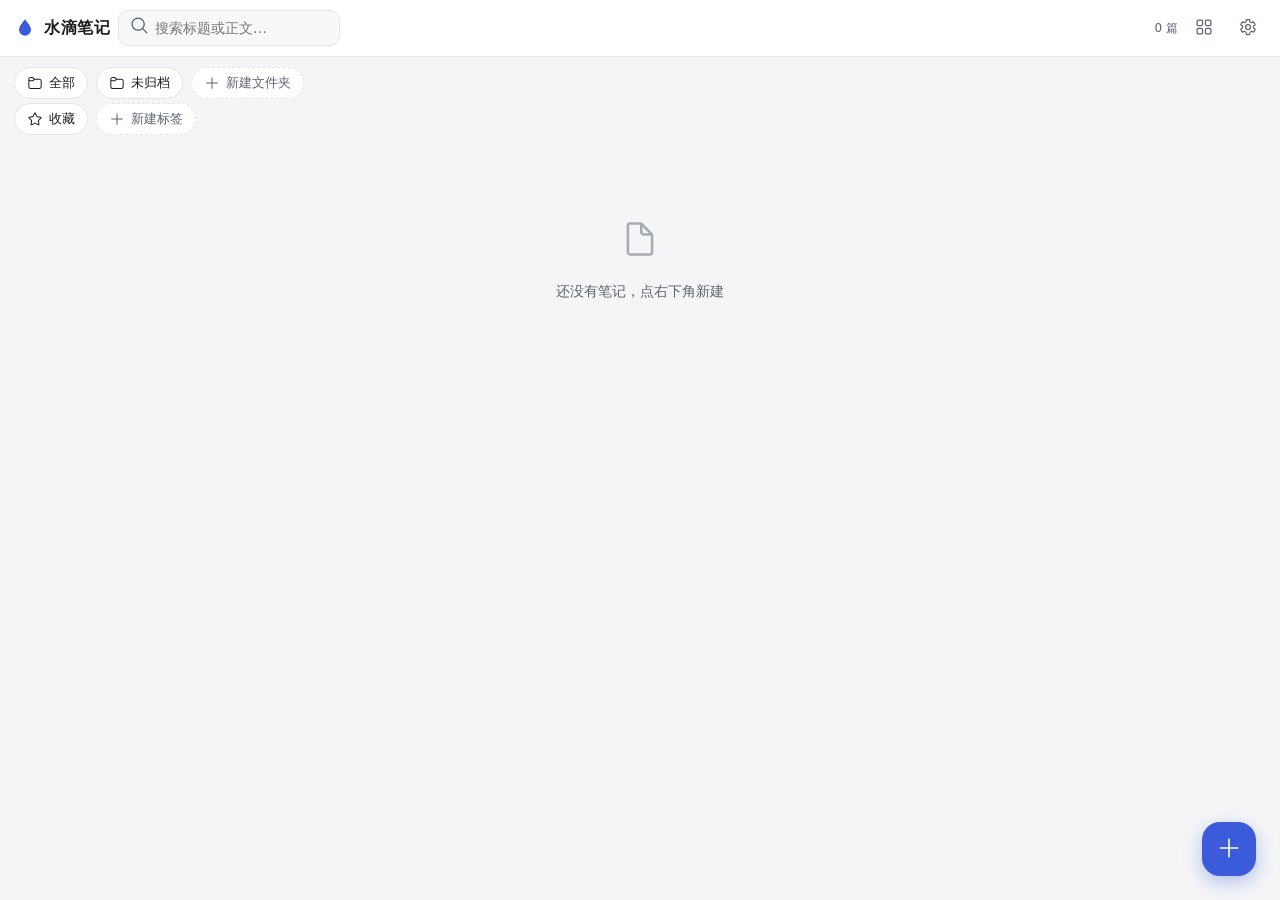
==== index.html @ 648872ae "部署网页版到 GitHub Pages" ====
<!DOCTYPE html>
<html lang="zh-CN" data-theme="light">

<head>
  <meta charset="utf-8">
  <meta name="viewport" content="width=device-width, initial-scale=1, maximum-scale=1, user-scalable=no">
  <meta name="description" content="水滴笔记 —— 手写笔记 Android App 的网页版，内置无需压感的「智能钢笔」，支持 AI 总结/提纲/问答。">
  <title>水滴笔记 · Droplet Notes</title>
  <link rel="icon"
    href="data:image/svg+xml,%3Csvg xmlns='http://www.w3.org/2000/svg' viewBox='0 0 24 24'%3E%3Cpath fill='%233B5BDB' d='M12 2.5c4.2 5.2 6.5 8.4 6.5 11.4A6.5 6.5 0 0 1 12 20.4a6.5 6.5 0 0 1-6.5-6.5C5.5 10.9 7.8 7.7 12 2.5z'/%3E%3C/svg%3E">
  <link rel="stylesheet" href="css/app.css">
</head>

<body>
  <!-- ============ 首页 ============ -->
  <section id="view-home" class="view">
    <header class="topbar">
      <div class="brand">
        <svg class="logo" viewBox="0 0 24 24" aria-hidden="true">
          <path d="M12 2.5c4.2 5.2 6.5 8.4 6.5 11.4A6.5 6.5 0 0 1 12 20.4a6.5 6.5 0 0 1-6.5-6.5C5.5 10.9 7.8 7.7 12 2.5z" />
        </svg>
        <span>水滴笔记</span>
      </div>
      <label class="search">
        <i data-icon="search"></i>
        <input id="home-search" type="search" placeholder="搜索标题或正文…" autocomplete="off">
      </label>
      <span class="spacer"></span>
      <span id="home-count" class="count">0 篇</span>
      <button id="home-view" class="icon-btn" title="网格 / 列表">
        <i data-icon="grid"></i>
      </button>
      <button id="home-settings" class="icon-btn" title="设置">
        <i data-icon="settings"></i>
      </button>
    </header>

    <div class="chips" id="home-folders"></div>
    <div class="chips subtle" id="home-filters"></div>

    <main id="home-grid" class="note-grid"></main>
    <button id="home-new" class="fab" title="新建笔记">
      <i data-icon="add"></i>
    </button>
  </section>

  <!-- ============ 编辑器 ============ -->
  <section id="view-editor" class="view hidden">
    <header class="topbar ed">
      <button id="ed-back" class="icon-btn" title="回到首页">
        <i data-icon="chevron_left"></i>
      </button>
      <input id="ed-title" class="title-input" placeholder="未命名笔记">
      <span class="spacer"></span>
      <button id="ed-star" class="icon-btn" title="收藏">
        <i data-icon="star"></i>
      </button>
      <button id="ed-undo" class="icon-btn" title="撤销 (Ctrl+Z)">
        <i data-icon="undo"></i>
      </button>
      <button id="ed-redo" class="icon-btn" title="重做 (Ctrl+Shift+Z)">
        <i data-icon="redo"></i>
      </button>
      <span class="pages">
        <button id="ed-prev" class="icon-btn sm" title="上一页">
          <i data-icon="chevron_left"></i>
        </button>
        <span id="ed-pageinfo">1 / 1</span>
        <button id="ed-next" class="icon-btn sm" title="下一页">
          <i data-icon="chevron_right"></i>
        </button>
        <button id="ed-addpage" class="icon-btn sm" title="新增页">
          <i data-icon="page_add"></i>
        </button>
        <button id="ed-duppage" class="icon-btn sm" title="复制本页">
          <i data-icon="copy"></i>
        </button>
        <button id="ed-delpage" class="icon-btn sm" title="删除本页">
          <i data-icon="delete"></i>
        </button>
      </span>
      <button id="ed-layers" class="icon-btn" title="图层">
        <i data-icon="layer"></i>
      </button>
      <button id="ed-fit" class="icon-btn" title="适应窗口">
        <i data-icon="grid"></i>
      </button>
      <button id="ed-export" class="icon-btn" title="导出本页 PNG">
        <i data-icon="download"></i>
      </button>
      <button id="ed-ai" class="btn ai-btn" title="AI 助手">
        <i data-icon="sparkle"></i><span>AI</span>
      </button>
    </header>

    <div class="ed-body">
      <nav id="ed-rail" class="rail"></nav>
      <div id="ed-wrap" class="canvas-wrap">
        <canvas id="ed-canvas"></canvas>
      </div>
      <aside id="ed-panel" class="panel"></aside>
    </div>
  </section>

  <script src="js/icons.js"></script>
  <script src="js/zmath.js"></script>
  <script src="js/recognizer.js"></script>
  <script src="js/store.js"></script>
  <script src="js/render.js"></script>
  <script src="js/ai.js"></script>
  <script src="js/app.js"></script>
  <script src="js/home.js"></script>
  <script src="js/editor.js"></script>
</body>

</html>
---- css/app.css ----
/* 水滴笔记 · 网页版
 * 视觉语言与 Android 版对齐：Fluent 24 图标、圆角 12/16、靛蓝主色、
 * 左侧竖排工具盘 + 右侧属性面板。三套主题：浅色 / 米黄纸 / 深色。
 */
:root {
  --brand: #3B5BDB;
  --brand-soft: #EEF1FD;
  --bg: #F4F5F7;
  --surface: #FFFFFF;
  --surface-2: #F7F8FA;
  --canvas-bg: #E6E8EC;
  --text: #1B1D21;
  --text-2: #5D6470;
  --line: #E3E5EA;
  --shadow: 0 2px 8px rgba(20, 24, 40, .08);
  --radius: 12px;
}

html[data-theme="paper"] {
  --bg: #F2E9D8;
  --surface: #FBF6EA;
  --surface-2: #F5EDDD;
  --canvas-bg: #E6DBC6;
  --text: #3A3128;
  --text-2: #7A6B57;
  --line: #E2D5BE;
}

html[data-theme="dark"] {
  --brand: #7C93FF;
  --brand-soft: #232741;
  --bg: #121319;
  --surface: #1A1C23;
  --surface-2: #212430;
  --canvas-bg: #0C0D11;
  --text: #E8E9EF;
  --text-2: #9BA1B2;
  --line: #2C3040;
  --shadow: 0 2px 10px rgba(0, 0, 0, .4);
}

* {
  box-sizing: border-box;
  -webkit-tap-highlight-color: transparent;
}

html,
body {
  height: 100%;
  margin: 0;
}

body {
  font: 14px/1.5 "Segoe UI", system-ui, -apple-system, "PingFang SC", "Microsoft YaHei", sans-serif;
  background: var(--bg);
  color: var(--text);
  overflow: hidden;
}

.view {
  position: absolute;
  inset: 0;
  display: flex;
  flex-direction: column;
}

.hidden {
  display: none !important;
}

.spacer {
  flex: 1;
}

svg {
  width: 20px;
  height: 20px;
  flex: none;
}

/* ---------- 通用控件 ---------- */
.icon-btn {
  display: inline-flex;
  align-items: center;
  justify-content: center;
  width: 36px;
  height: 36px;
  padding: 0;
  border: 0;
  border-radius: 10px;
  background: transparent;
  color: var(--text-2);
  cursor: pointer;
  transition: background .15s, color .15s;
}

.icon-btn:hover:not(:disabled) {
  background: var(--surface-2);
  color: var(--text);
}

.icon-btn:disabled {
  opacity: .35;
  cursor: default;
}

.icon-btn.sm {
  width: 30px;
  height: 30px;
  border-radius: 8px;
}

.icon-btn.on {
  color: #F2B705;
}

.btn {
  display: inline-flex;
  align-items: center;
  gap: 6px;
  height: 34px;
  padding: 0 14px;
  border: 1px solid var(--line);
  border-radius: 10px;
  background: var(--surface);
  color: var(--text);
  font-size: 13px;
  cursor: pointer;
}

.btn:hover {
  background: var(--surface-2);
}

.btn.primary {
  background: var(--brand);
  border-color: var(--brand);
  color: #fff;
}

.btn.primary:hover {
  filter: brightness(1.08);
}

.btn.danger {
  color: #D64545;
  border-color: #E9B8B8;
}

.btn.sm {
  height: 30px;
  padding: 0 10px;
  font-size: 12px;
}

.ai-btn {
  border-color: transparent;
  background: var(--brand-soft);
  color: var(--brand);
  font-weight: 600;
}

input[type=text],
input[type=search],
input[type=password],
textarea {
  font: inherit;
  color: var(--text);
  background: var(--surface);
  border: 1px solid var(--line);
  border-radius: 10px;
  padding: 8px 10px;
  outline: none;
}

input:focus,
textarea:focus {
  border-color: var(--brand);
}

input[type=range] {
  width: 100%;
  accent-color: var(--brand);
}

/* ---------- 顶栏 ---------- */
.topbar {
  display: flex;
  align-items: center;
  gap: 8px;
  padding: 10px 14px;
  background: var(--surface);
  border-bottom: 1px solid var(--line);
  flex: none;
}

.brand {
  display: flex;
  align-items: center;
  gap: 8px;
  font-weight: 600;
  font-size: 16px;
  letter-spacing: .5px;
}

.logo {
  width: 22px;
  height: 22px;
  fill: var(--brand);
}

.search {
  display: flex;
  align-items: center;
  gap: 6px;
  padding: 0 10px;
  height: 36px;
  min-width: 220px;
  border: 1px solid var(--line);
  border-radius: 10px;
  background: var(--surface-2);
  color: var(--text-2);
}

.search input {
  border: 0;
  background: transparent;
  padding: 0;
  width: 100%;
}

.search input:focus {
  border: 0;
}

.count {
  color: var(--text-2);
  font-size: 12px;
}

.title-input {
  flex: 1;
  max-width: 320px;
  border: 1px solid transparent;
  background: transparent;
  font-size: 15px;
  font-weight: 600;
}

.title-input:hover {
  border-color: var(--line);
}

.pages {
  display: inline-flex;
  align-items: center;
  gap: 2px;
  padding: 0 6px;
  border-left: 1px solid var(--line);
  border-right: 1px solid var(--line);
  margin: 0 4px;
  color: var(--text-2);
  font-size: 12px;
}

/* ---------- 文件夹 / 筛选 chip ---------- */
.chips {
  display: flex;
  gap: 8px;
  padding: 10px 14px 4px;
  overflow-x: auto;
  flex: none;
  scrollbar-width: none;
}

.chips::-webkit-scrollbar {
  display: none;
}

.chip {
  display: inline-flex;
  align-items: center;
  gap: 6px;
  height: 32px;
  padding: 0 12px;
  border: 1px solid var(--line);
  border-radius: 16px;
  background: var(--surface);
  color: var(--text);
  font-size: 13px;
  white-space: nowrap;
  cursor: pointer;
}

.chip svg {
  width: 16px;
  height: 16px;
}

.chip:hover {
  background: var(--surface-2);
}

.chip.sel {
  background: var(--brand);
  border-color: var(--brand);
  color: #fff;
}

.chip.add {
  color: var(--text-2);
  border-style: dashed;
}

.chips.subtle {
  padding-top: 0;
  padding-bottom: 8px;
}

.fd {
  width: 10px;
  height: 10px;
  border-radius: 3px;
  flex: none;
}

.inline-fd {
  display: inline-block;
  width: 8px;
  height: 8px;
  border-radius: 2px;
  margin-right: 4px;
}

/* ---------- 笔记网格 ---------- */
.note-grid {
  flex: 1;
  overflow: auto;
  display: grid;
  grid-template-columns: repeat(auto-fill, minmax(190px, 1fr));
  gap: 14px;
  padding: 6px 14px 90px;
  align-content: start;
}

.note-grid.list {
  grid-template-columns: 1fr;
}

.note-card {
  background: var(--surface);
  border: 1px solid var(--line);
  border-radius: var(--radius);
  box-shadow: var(--shadow);
  overflow: hidden;
  display: flex;
  flex-direction: column;
  transition: transform .12s;
}

.note-card:hover {
  transform: translateY(-2px);
}

.note-grid.list .note-card {
  flex-direction: row;
  align-items: center;
}

.cover {
  border: 0;
  padding: 0;
  background: #fff;
  cursor: pointer;
  display: block;
  width: 100%;
}

.note-grid.list .cover {
  width: 90px;
  flex: none;
}

.cover canvas {
  display: block;
  width: 100%;
  height: auto;
  aspect-ratio: 280/360;
}

.note-grid.list .cover canvas {
  aspect-ratio: 1;
}

.meta {
  padding: 8px 10px 4px;
  min-width: 0;
}

.meta .title {
  font-weight: 600;
  overflow: hidden;
  text-overflow: ellipsis;
  white-space: nowrap;
}

.meta .sub {
  color: var(--text-2);
  font-size: 12px;
}

.acts {
  display: flex;
  gap: 2px;
  padding: 2px 6px 6px;
  margin-top: auto;
  justify-content: flex-end;
}

.acts .icon-btn {
  width: 32px;
  height: 32px;
}

.empty {
  grid-column: 1/-1;
  display: flex;
  flex-direction: column;
  align-items: center;
  gap: 8px;
  padding: 70px 0;
  color: var(--text-2);
}

.empty svg {
  width: 40px;
  height: 40px;
  opacity: .5;
}

.fab {
  position: fixed;
  right: 24px;
  bottom: 24px;
  width: 54px;
  height: 54px;
  border: 0;
  border-radius: 18px;
  background: var(--brand);
  color: #fff;
  box-shadow: 0 6px 18px rgba(59, 91, 219, .35);
  cursor: pointer;
  display: grid;
  place-items: center;
}

.fab svg {
  width: 26px;
  height: 26px;
}

/* ---------- 编辑器布局 ---------- */
.ed-body {
  flex: 1;
  display: flex;
  min-height: 0;
  flex-direction: row;
}

#view-editor.left-hand .ed-body {
  flex-direction: row-reverse;
}

.rail {
  width: 52px;
  flex: none;
  display: flex;
  flex-direction: column;
  align-items: center;
  gap: 2px;
  padding: 8px 0;
  overflow-y: auto;
  background: var(--surface);
  border-right: 1px solid var(--line);
  scrollbar-width: none;
}

#view-editor.left-hand .rail {
  border-right: 0;
  border-left: 1px solid var(--line);
}

.rail::-webkit-scrollbar {
  display: none;
}

.rail-btn {
  width: 40px;
  height: 40px;
  display: grid;
  place-items: center;
  border: 0;
  border-radius: 10px;
  background: transparent;
  color: var(--text-2);
  cursor: pointer;
}

.rail-btn svg {
  width: 22px;
  height: 22px;
}

.rail-btn:hover {
  background: var(--surface-2);
}

.rail-btn.sel {
  background: var(--brand-soft);
  color: var(--brand);
}

.canvas-wrap {
  flex: 1;
  position: relative;
  min-width: 0;
  background: var(--canvas-bg);
  overflow: hidden;
  touch-action: none;
}

#ed-canvas {
  position: absolute;
  inset: 0;
  display: block;
}

.float-text {
  position: absolute;
  z-index: 5;
  min-width: 160px;
  min-height: 28px;
  padding: 2px 4px;
  border: 1px dashed var(--brand);
  border-radius: 6px;
  background: rgba(255, 255, 255, .9);
  font-family: inherit;
  resize: both;
  outline: none;
}

.panel {
  width: 268px;
  flex: none;
  padding: 12px;
  overflow-y: auto;
  background: var(--surface);
  border-left: 1px solid var(--line);
}

.panel h3 {
  margin: 2px 0 10px;
  font-size: 13px;
  color: var(--text-2);
  font-weight: 600;
  display: flex;
  align-items: center;
  gap: 6px;
}

.badge {
  font-size: 11px;
  padding: 1px 6px;
  border-radius: 6px;
  background: var(--brand-soft);
  color: var(--brand);
}

.grp {
  margin-bottom: 14px;
}

.grp.inline {
  display: flex;
  align-items: center;
  justify-content: space-between;
}

.lbl {
  display: block;
  font-size: 12px;
  color: var(--text-2);
  margin-bottom: 6px;
}

.lbl em,
.field em {
  font-style: normal;
  color: var(--text);
  float: right;
}

.swatches {
  display: flex;
  flex-wrap: wrap;
  gap: 6px;
}

.sw {
  width: 24px;
  height: 24px;
  border-radius: 7px;
  border: 2px solid transparent;
  outline: 1px solid var(--line);
  cursor: pointer;
  padding: 0;
}

.sw.sel {
  border-color: var(--text);
}

.sw.custom {
  display: inline-grid;
  place-items: center;
  overflow: hidden;
  background: conic-gradient(red, yellow, lime, cyan, blue, magenta, red);
}

.sw.custom input {
  width: 40px;
  height: 40px;
  border: 0;
  padding: 0;
  opacity: 0;
  cursor: pointer;
}

.seg {
  display: flex;
  gap: 4px;
}

.seg button {
  flex: 1;
  height: 30px;
  border: 1px solid var(--line);
  border-radius: 8px;
  background: var(--surface);
  color: var(--text-2);
  font-size: 12px;
  cursor: pointer;
}

.seg button.sel {
  background: var(--brand);
  border-color: var(--brand);
  color: #fff;
}

.hint {
  font-size: 12px;
  color: var(--text-2);
  line-height: 1.6;
  margin: 8px 0 0;
}

/* ---------- AI 面板 ---------- */
.ai-grid {
  display: grid;
  grid-template-columns: 1fr 1fr;
  gap: 6px;
  margin-bottom: 12px;
}

.ai-act {
  display: flex;
  align-items: center;
  gap: 6px;
  height: 34px;
  padding: 0 8px;
  border: 1px solid var(--line);
  border-radius: 9px;
  background: var(--surface);
  color: var(--text);
  font-size: 12px;
  cursor: pointer;
}

.ai-act:hover {
  background: var(--brand-soft);
  border-color: var(--brand);
  color: var(--brand);
}

.ai-act svg {
  width: 16px;
  height: 16px;
}

#ed-panel textarea {
  width: 100%;
  resize: vertical;
  margin-bottom: 8px;
}

.row-btns {
  display: flex;
  flex-wrap: wrap;
  gap: 6px;
}

.ai-out {
  min-height: 160px;
  max-height: 46vh;
  overflow: auto;
  padding: 10px;
  border: 1px solid var(--line);
  border-radius: 10px;
  background: var(--surface-2);
  font-size: 13px;
  line-height: 1.75;
  white-space: pre-wrap;
}

/* ---------- 图层 ---------- */
.layers {
  display: flex;
  flex-direction: column;
  gap: 2px;
}

.layer-row {
  display: flex;
  align-items: center;
  gap: 6px;
  padding: 5px 6px;
  border-radius: 8px;
  font-size: 12px;
}

.layer-row:hover {
  background: var(--surface-2);
}

.layer-row span {
  flex: 1;
}

/* ---------- 对话框 ---------- */
.scrim {
  position: fixed;
  inset: 0;
  background: rgba(16, 18, 28, .42);
  display: grid;
  place-items: center;
  z-index: 50;
  padding: 16px;
}

.dialog {
  width: 380px;
  max-width: 100%;
  max-height: 86vh;
  overflow: auto;
  background: var(--surface);
  border-radius: 16px;
  box-shadow: 0 18px 50px rgba(10, 12, 24, .28);
}

.dialog.wide {
  width: 460px;
}

.dialog-head {
  display: flex;
  align-items: center;
  justify-content: space-between;
  padding: 14px 16px 6px;
  font-weight: 600;
}

.dialog-body {
  padding: 6px 16px 10px;
}

.dialog-foot {
  display: flex;
  justify-content: flex-end;
  gap: 8px;
  padding: 10px 16px 16px;
}

.field {
  display: block;
  margin-bottom: 12px;
}

.field>span {
  display: block;
  font-size: 12px;
  color: var(--text-2);
  margin-bottom: 6px;
}

.field input[type=text],
.field input[type=password] {
  width: 100%;
}

.field.inline {
  display: flex;
  align-items: center;
  justify-content: space-between;
}

.field.inline>span {
  margin: 0;
}

.dlg-msg {
  margin: 0;
  line-height: 1.7;
}

.dlg-list {
  display: flex;
  flex-direction: column;
  gap: 2px;
}

.dlg-list .row {
  display: flex;
  align-items: center;
  gap: 10px;
  padding: 10px;
  border: 0;
  border-radius: 10px;
  background: transparent;
  color: var(--text);
  font-size: 13px;
  cursor: pointer;
  text-align: left;
}

.dlg-list .row:hover {
  background: var(--surface-2);
}

.dlg-list .row.danger {
  color: #D64545;
}

.dlg-list .row.add {
  color: var(--brand);
  border-top: 1px dashed var(--line);
  border-radius: 0 0 10px 10px;
}

/* ---------- 新建笔记纸张模板 ---------- */
.tpl {
  display: grid;
  grid-template-columns: repeat(auto-fill, minmax(104px, 1fr));
  gap: 8px;
}

.tp {
  border: 1px solid var(--line);
  border-radius: 10px;
  background: var(--surface);
  padding: 6px;
  cursor: pointer;
  display: flex;
  flex-direction: column;
  align-items: center;
  gap: 2px;
}

.tp.sel {
  border-color: var(--brand);
  box-shadow: 0 0 0 2px var(--brand-soft);
}

.tp canvas {
  width: 96px;
  height: 128px;
  border-radius: 6px;
}

.tp span {
  font-size: 13px;
  font-weight: 600;
}

.tp em {
  font-style: normal;
  font-size: 11px;
  color: var(--text-2);
}

.settings hr {
  border: 0;
  border-top: 1px solid var(--line);
  margin: 14px 0;
}

.crop-prev {
  display: grid;
  place-items: center;
  margin-bottom: 10px;
  background: var(--surface-2);
  border-radius: 10px;
  padding: 8px;
}

.crop-prev canvas {
  max-width: 100%;
  border-radius: 6px;
}

/* ---------- Toast ---------- */
.toast {
  position: fixed;
  left: 50%;
  bottom: 28px;
  transform: translate(-50%, 20px);
  padding: 10px 18px;
  border-radius: 12px;
  background: rgba(24, 26, 34, .92);
  color: #fff;
  font-size: 13px;
  opacity: 0;
  pointer-events: none;
  transition: opacity .2s, transform .2s;
  z-index: 80;
  max-width: 80vw;
  text-align: center;
}

.toast.show {
  opacity: 1;
  transform: translate(-50%, 0);
}

/* ---------- 窄屏 ---------- */
@media (max-width: 720px) {
  .panel {
    position: absolute;
    right: 0;
    top: 0;
    bottom: 0;
    width: 260px;
    box-shadow: var(--shadow);
  }

  .search {
    min-width: 0;
    flex: 1;
  }

  .brand span {
    display: none;
  }
}
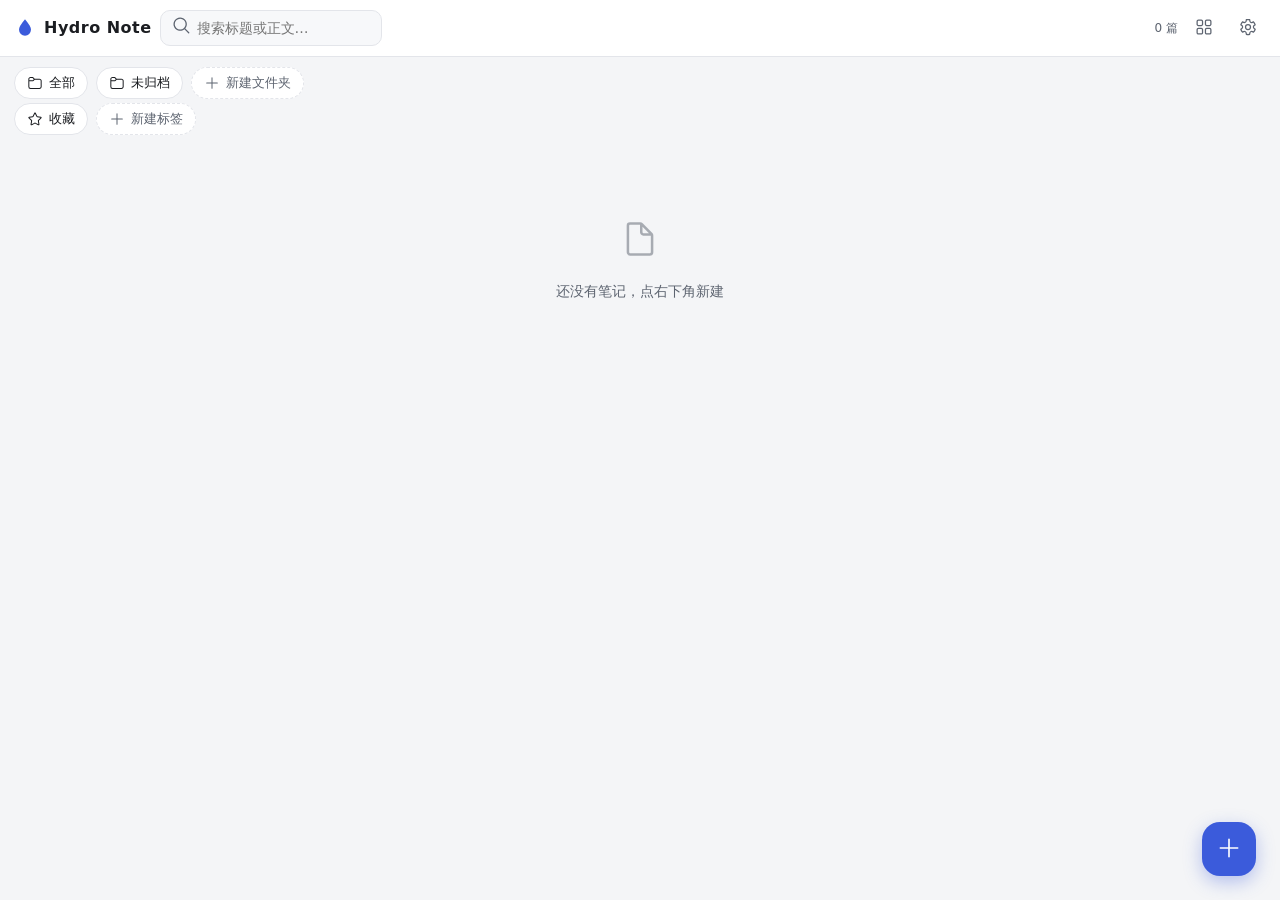
==== commit 7ae2655b: "网页版改名 Hydro Note" ====
--- a/index.html
+++ b/index.html
@@ -4,8 +4,8 @@
 <head>
   <meta charset="utf-8">
   <meta name="viewport" content="width=device-width, initial-scale=1, maximum-scale=1, user-scalable=no">
-  <meta name="description" content="水滴笔记 —— 手写笔记 Android App 的网页版，内置无需压感的「智能钢笔」，支持 AI 总结/提纲/问答。">
-  <title>水滴笔记 · Droplet Notes</title>
+  <meta name="description" content="Hydro Note —— 手写笔记 Android App 的网页版，内置无需压感的「智能钢笔」，支持 AI 总结/提纲/问答。">
+  <title>Hydro Note · 手写笔记</title>
   <link rel="icon"
     href="data:image/svg+xml,%3Csvg xmlns='http://www.w3.org/2000/svg' viewBox='0 0 24 24'%3E%3Cpath fill='%233B5BDB' d='M12 2.5c4.2 5.2 6.5 8.4 6.5 11.4A6.5 6.5 0 0 1 12 20.4a6.5 6.5 0 0 1-6.5-6.5C5.5 10.9 7.8 7.7 12 2.5z'/%3E%3C/svg%3E">
   <link rel="stylesheet" href="css/app.css">
@@ -19,7 +19,7 @@
         <svg class="logo" viewBox="0 0 24 24" aria-hidden="true">
           <path d="M12 2.5c4.2 5.2 6.5 8.4 6.5 11.4A6.5 6.5 0 0 1 12 20.4a6.5 6.5 0 0 1-6.5-6.5C5.5 10.9 7.8 7.7 12 2.5z" />
         </svg>
-        <span>水滴笔记</span>
+        <span>Hydro Note</span>
       </div>
       <label class="search">
         <i data-icon="search"></i>
--- a/css/app.css
+++ b/css/app.css
@@ -1,4 +1,4 @@
-/* 水滴笔记 · 网页版
+/* Hydro Note · 网页版
  * 视觉语言与 Android 版对齐：Fluent 24 图标、圆角 12/16、靛蓝主色、
  * 左侧竖排工具盘 + 右侧属性面板。三套主题：浅色 / 米黄纸 / 深色。
  */
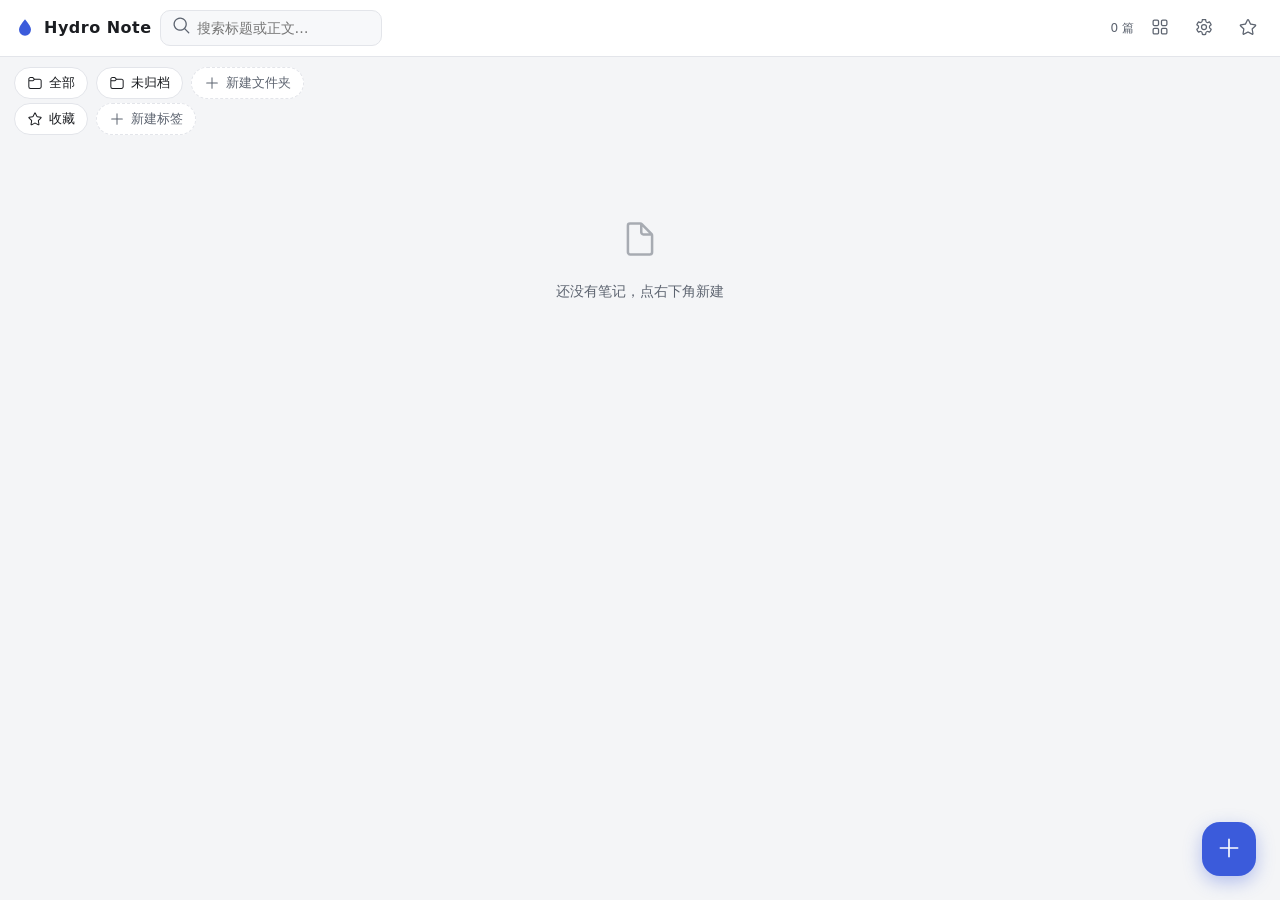
==== commit 7f792b37: "网页版：长按识别 + 工具栏分组 + Star 入口" ====
--- a/index.html
+++ b/index.html
@@ -32,6 +32,9 @@
       </button>
       <button id="home-settings" class="icon-btn" title="设置">
         <i data-icon="settings"></i>
+      </button>
+      <button id="home-star" class="icon-btn" title="开源仓库 · 给个 Star">
+        <i data-icon="star"></i>
       </button>
     </header>
 
--- a/css/app.css
+++ b/css/app.css
@@ -518,6 +518,83 @@
 .rail-btn.sel {
   background: var(--brand-soft);
   color: var(--brand);
+}
+
+/* 分组抽屉按钮：右下角一个小圆点，提示「点开还有更多」 */
+.rail-btn.grp {
+  position: relative;
+}
+
+.rail-btn.grp .dot {
+  position: absolute;
+  right: 6px;
+  bottom: 6px;
+  width: 5px;
+  height: 5px;
+  border-radius: 50%;
+  background: var(--text-3);
+}
+
+.rail-btn.grp.sel .dot {
+  background: var(--brand);
+}
+
+/* 工具抽屉浮层：用 fixed 脱离 rail 布局，否则会被父容器的 overflow 裁掉 */
+.tool-pop {
+  position: fixed;
+  z-index: 60;
+  min-width: 148px;
+  padding: 6px;
+  border-radius: 12px;
+  background: var(--surface);
+  border: 1px solid var(--line);
+  box-shadow: 0 8px 24px rgba(0, 0, 0, .18);
+}
+
+.tool-pop .pop-title {
+  padding: 4px 8px 6px;
+  font-size: 11px;
+  color: var(--text-3);
+}
+
+.tool-pop .pop-item {
+  width: 100%;
+  display: flex;
+  align-items: center;
+  gap: 10px;
+  padding: 8px;
+  border: 0;
+  border-radius: 8px;
+  background: transparent;
+  color: var(--text-1);
+  font-size: 13px;
+  cursor: pointer;
+  text-align: left;
+}
+
+.tool-pop .pop-item svg {
+  width: 20px;
+  height: 20px;
+  flex: none;
+}
+
+.tool-pop .pop-item:hover {
+  background: var(--surface-2);
+}
+
+.tool-pop .pop-item.sel {
+  background: var(--brand-soft);
+  color: var(--brand);
+}
+
+.repo-line {
+  margin: 10px 0 0;
+  padding: 8px 10px;
+  border-radius: 8px;
+  background: var(--surface-2);
+  font-size: 12px;
+  word-break: break-all;
+  user-select: all;
 }
 
 .canvas-wrap {
